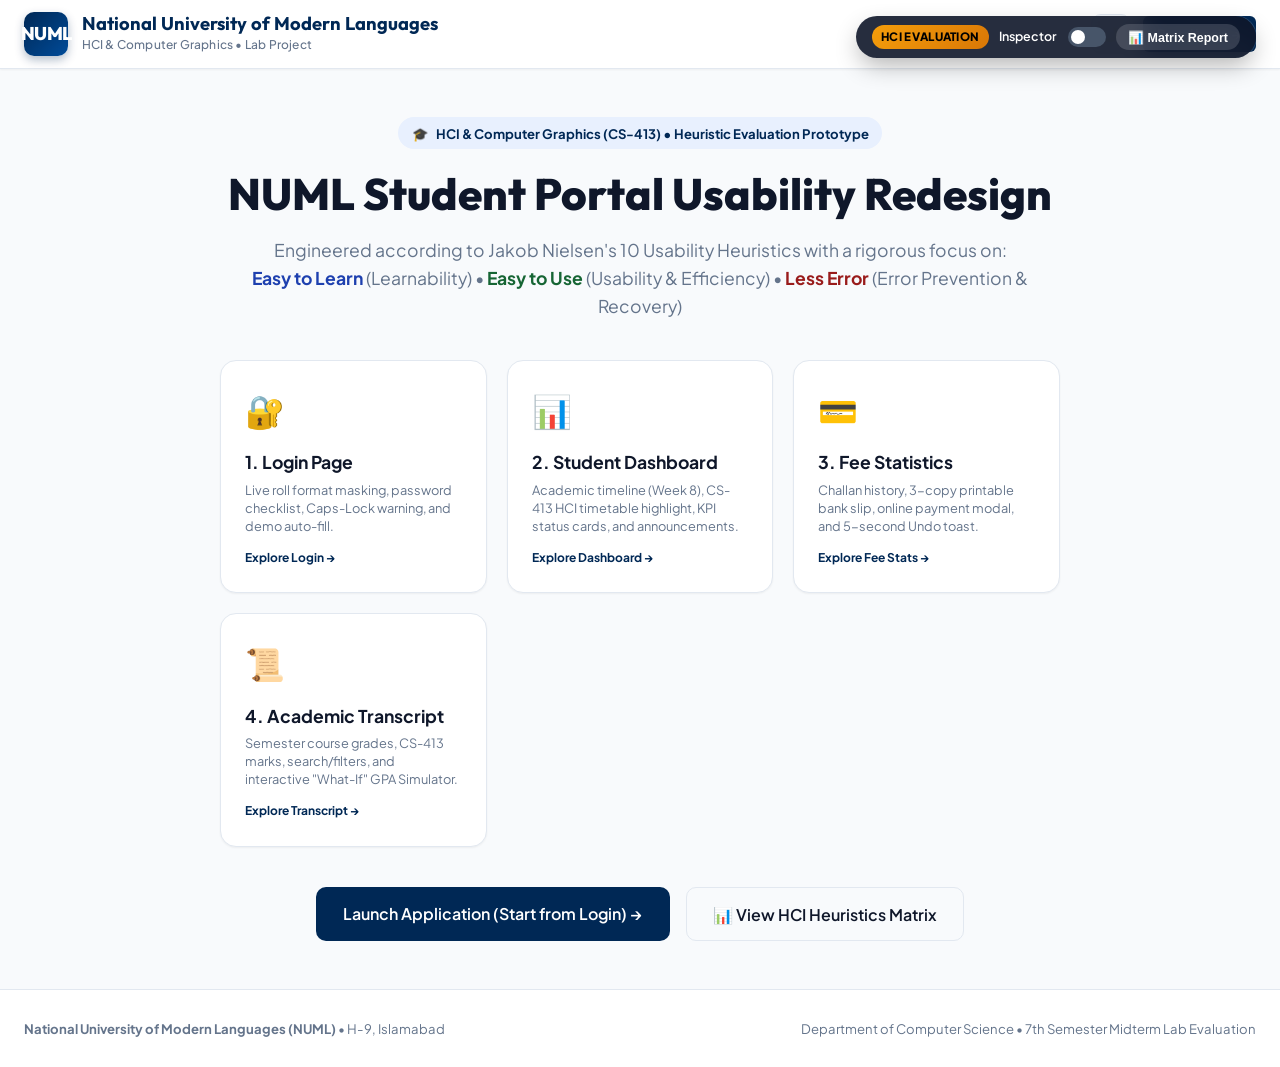
==== index.html @ 7abc5b49 "Initial commit: NUML Student Portal with HCI Heuristic Evaluation (Login, Dashboard, Fee Stats, Tran" ====
<!DOCTYPE html>
<html lang="en">
<head>
  <meta charset="UTF-8">
  <meta name="viewport" content="width=device-width, initial-scale=1.0">
  <title>NUML Student Academic Portal | HCI Lab Project</title>
  <link rel="stylesheet" href="css/style.css">
  <link rel="stylesheet" href="css/hci-inspector.css">
</head>
<body style="min-height: 100vh; display: flex; flex-direction: column;">

  <!-- Global Header -->
  <header class="portal-header">
    <div class="header-inner">
      <a href="index.html" class="brand-wrapper">
        <div class="numl-crest">NUML</div>
        <div class="brand-text">
          <h1>National University of Modern Languages</h1>
          <p>HCI & Computer Graphics • Lab Project</p>
        </div>
      </a>

      <div class="header-actions">
        <button class="icon-btn" id="theme-toggle-btn" aria-label="Toggle theme mode" title="Switch Light/Dark Mode">
          <span id="theme-icon">🌙</span>
        </button>
        <a href="login.html" class="btn btn-sm btn-primary">Portal Login →</a>
      </div>
    </div>
  </header>

  <!-- Hero & Gateway -->
  <main class="main-content" style="display: flex; flex-direction: column; justify-content: center; align-items: center; text-align: center; padding: 3rem 1.5rem;">
    
    <div style="max-width: 840px;">
      
      <div style="display: inline-flex; align-items: center; gap: 0.5rem; background: var(--primary-light); color: var(--primary); padding: 0.35rem 0.85rem; border-radius: var(--radius-full); font-size: 0.82rem; font-weight: 700; margin-bottom: 1.25rem;">
        <span>🎓</span> HCI & Computer Graphics (CS-413) • Heuristic Evaluation Prototype
      </div>

      <h1 style="font-family: var(--font-display); font-size: 2.75rem; font-weight: 800; line-height: 1.15; margin-bottom: 1rem; color: var(--text-main);">
        NUML Student Portal Usability Redesign
      </h1>

      <p style="font-size: 1.1rem; color: var(--text-muted); margin-bottom: 2.5rem; line-height: 1.6;">
        Engineered according to Jakob Nielsen's 10 Usability Heuristics with a rigorous focus on:
        <br>
        <strong style="color: #1e40af;">Easy to Learn</strong> (Learnability) • 
        <strong style="color: #166534;">Easy to Use</strong> (Usability & Efficiency) • 
        <strong style="color: #991b1b;">Less Error</strong> (Error Prevention & Recovery)
      </p>

      <!-- 4 Pages Navigation Hub -->
      <div style="display: grid; grid-template-columns: repeat(auto-fit, minmax(220px, 1fr)); gap: 1.25rem; text-align: left; margin-bottom: 2.5rem;">
        
        <!-- Page 1: Login -->
        <a href="login.html" class="card" style="text-decoration: none; color: inherit; transition: var(--transition);">
          <div style="font-size: 2rem; margin-bottom: 0.75rem;">🔐</div>
          <h3 style="font-size: 1.1rem; font-weight: 700; margin-bottom: 0.35rem;">1. Login Page</h3>
          <p style="font-size: 0.8rem; color: var(--text-muted); line-height: 1.4;">
            Live roll format masking, password checklist, Caps-Lock warning, and demo auto-fill.
          </p>
          <span style="font-size: 0.75rem; font-weight: 700; color: var(--primary); display: inline-block; margin-top: 0.75rem;">
            Explore Login →
          </span>
        </a>

        <!-- Page 2: Dashboard -->
        <a href="dashboard.html" class="card" style="text-decoration: none; color: inherit; transition: var(--transition);">
          <div style="font-size: 2rem; margin-bottom: 0.75rem;">📊</div>
          <h3 style="font-size: 1.1rem; font-weight: 700; margin-bottom: 0.35rem;">2. Student Dashboard</h3>
          <p style="font-size: 0.8rem; color: var(--text-muted); line-height: 1.4;">
            Academic timeline (Week 8), CS-413 HCI timetable highlight, KPI status cards, and announcements.
          </p>
          <span style="font-size: 0.75rem; font-weight: 700; color: var(--primary); display: inline-block; margin-top: 0.75rem;">
            Explore Dashboard →
          </span>
        </a>

        <!-- Page 3: Fee Stats -->
        <a href="fee-stats.html" class="card" style="text-decoration: none; color: inherit; transition: var(--transition);">
          <div style="font-size: 2rem; margin-bottom: 0.75rem;">💳</div>
          <h3 style="font-size: 1.1rem; font-weight: 700; margin-bottom: 0.35rem;">3. Fee Statistics</h3>
          <p style="font-size: 0.8rem; color: var(--text-muted); line-height: 1.4;">
            Challan history, 3-copy printable bank slip, online payment modal, and 5-second Undo toast.
          </p>
          <span style="font-size: 0.75rem; font-weight: 700; color: var(--primary); display: inline-block; margin-top: 0.75rem;">
            Explore Fee Stats →
          </span>
        </a>

        <!-- Page 4: Transcript -->
        <a href="transcript.html" class="card" style="text-decoration: none; color: inherit; transition: var(--transition);">
          <div style="font-size: 2rem; margin-bottom: 0.75rem;">📜</div>
          <h3 style="font-size: 1.1rem; font-weight: 700; margin-bottom: 0.35rem;">4. Academic Transcript</h3>
          <p style="font-size: 0.8rem; color: var(--text-muted); line-height: 1.4;">
            Semester course grades, CS-413 marks, search/filters, and interactive "What-If" GPA Simulator.
          </p>
          <span style="font-size: 0.75rem; font-weight: 700; color: var(--primary); display: inline-block; margin-top: 0.75rem;">
            Explore Transcript →
          </span>
        </a>

      </div>

      <!-- Quick Action CTA -->
      <div style="display: flex; justify-content: center; gap: 1rem; flex-wrap: wrap;">
        <a href="login.html" class="btn btn-primary btn-lg">
          Launch Application (Start from Login) →
        </a>
        <button class="btn btn-outline btn-lg" onclick="ModalHelper.open('hci-report-dialog')">
          📊 View HCI Heuristics Matrix
        </button>
      </div>

    </div>

  </main>

  <!-- Global Footer -->
  <footer class="portal-footer">
    <div class="footer-inner">
      <div>
        <strong>National University of Modern Languages (NUML)</strong> • H-9, Islamabad
      </div>
      <div>
        Department of Computer Science • 7th Semester Midterm Lab Evaluation
      </div>
    </div>
  </footer>

  <div id="toast-container"></div>

  <!-- Scripts -->
  <script src="js/app.js"></script>
  <script src="js/hci-inspector.js"></script>
</body>
</html>
---- css/style.css ----
/* ==========================================================================
   NUML Student Portal - HCI Evaluation Design System
   Designed for: Easy to Learn, Easy to Use, Less Error
   Colors: NUML Official Navy Blue (#002855), Emerald (#059669), Gold (#d97706)
   ========================================================================== */

@import url('https://fonts.googleapis.com/css2?family=Plus+Jakarta+Sans:wght@300;400;500;600;700;800&family=Outfit:wght@500;600;700;800&family=JetBrains+Mono:wght@400;500;600&display=swap');

:root {
  /* Color Palette - Light Mode */
  --primary: #002855;
  --primary-hover: #001a38;
  --primary-light: #e8f0fe;
  --primary-subtle: #1e40af;
  
  --secondary: #059669;
  --secondary-hover: #047857;
  --secondary-light: #ecfdf5;

  --accent-gold: #d97706;
  --accent-gold-light: #fffbeb;

  --bg-main: #f8fafc;
  --bg-surface: #ffffff;
  --bg-surface-elevated: #ffffff;
  --bg-subtle: #f1f5f9;
  
  --text-main: #0f172a;
  --text-muted: #64748b;
  --text-inverse: #ffffff;
  
  --border-color: #e2e8f0;
  --border-focus: #002855;
  
  --danger: #dc2626;
  --danger-bg: #fef2f2;
  --danger-border: #fecaca;

  --warning: #d97706;
  --warning-bg: #fffbeb;
  --warning-border: #fde68a;

  --success: #16a34a;
  --success-bg: #f0fdf4;
  --success-border: #bbf7d0;

  --info: #0284c7;
  --info-bg: #f0f9ff;
  --info-border: #bae6fd;

  /* Typography */
  --font-sans: 'Plus Jakarta Sans', system-ui, -apple-system, sans-serif;
  --font-display: 'Outfit', var(--font-sans);
  --font-mono: 'JetBrains Mono', monospace;

  /* Elevation & Shadows */
  --shadow-sm: 0 1px 2px 0 rgb(0 0 0 / 0.05);
  --shadow-md: 0 4px 6px -1px rgb(0 0 0 / 0.07), 0 2px 4px -2px rgb(0 0 0 / 0.07);
  --shadow-lg: 0 10px 15px -3px rgb(0 0 0 / 0.08), 0 4px 6px -4px rgb(0 0 0 / 0.05);
  --shadow-xl: 0 20px 25px -5px rgb(0 0 0 / 0.1), 0 8px 10px -6px rgb(0 0 0 / 0.1);

  /* Radii */
  --radius-sm: 6px;
  --radius-md: 10px;
  --radius-lg: 16px;
  --radius-xl: 24px;
  --radius-full: 9999px;

  /* Transitions */
  --transition: all 0.2s cubic-bezier(0.4, 0, 0.2, 1);
  --transition-smooth: all 0.35s cubic-bezier(0.16, 1, 0.3, 1);
}

/* Dark Mode Theme */
[data-theme="dark"] {
  --bg-main: #0b1120;
  --bg-surface: #131d31;
  --bg-surface-elevated: #1e293b;
  --bg-subtle: #192338;
  
  --text-main: #f8fafc;
  --text-muted: #94a3b8;
  --text-inverse: #0f172a;
  
  --border-color: #27354f;
  --border-focus: #3b82f6;

  --primary-light: #1e293b;
  --secondary-light: #064e3b;
  --accent-gold-light: #451a03;

  --danger-bg: #450a0a;
  --danger-border: #7f1d1d;

  --warning-bg: #451a03;
  --warning-border: #78350f;

  --success-bg: #052e16;
  --success-border: #14532d;

  --info-bg: #082f49;
  --info-border: #075985;

  --shadow-md: 0 4px 12px 0 rgb(0 0 0 / 0.3);
  --shadow-lg: 0 12px 24px -4px rgb(0 0 0 / 0.4);
}

/* Reset & Box Sizing */
*, *::before, *::after {
  box-sizing: border-box;
  margin: 0;
  padding: 0;
}

body {
  font-family: var(--font-sans);
  background-color: var(--bg-main);
  color: var(--text-main);
  line-height: 1.6;
  min-height: 100vh;
  display: flex;
  flex-direction: column;
  -webkit-font-smoothing: antialiased;
  transition: background-color 0.3s ease, color 0.3s ease;
}

/* Accessible focus outline */
:focus-visible {
  outline: 2px solid var(--accent-gold);
  outline-offset: 3px;
}

/* ==========================================================================
   Header & Navigation
   ========================================================================== */
.portal-header {
  background: var(--bg-surface);
  border-bottom: 1px solid var(--border-color);
  position: sticky;
  top: 0;
  z-index: 100;
  backdrop-filter: blur(12px);
  box-shadow: var(--shadow-sm);
  transition: var(--transition);
}

.header-inner {
  max-width: 1320px;
  margin: 0 auto;
  padding: 0.75rem 1.5rem;
  display: flex;
  align-items: center;
  justify-content: space-between;
  gap: 1rem;
}

.brand-wrapper {
  display: flex;
  align-items: center;
  gap: 0.85rem;
  text-decoration: none;
  color: inherit;
}

.numl-crest {
  width: 44px;
  height: 44px;
  border-radius: var(--radius-md);
  background: linear-gradient(135deg, var(--primary) 0%, #004b99 100%);
  display: flex;
  align-items: center;
  justify-content: center;
  color: #fff;
  font-weight: 800;
  font-family: var(--font-display);
  font-size: 1.15rem;
  box-shadow: 0 4px 10px rgba(0, 40, 85, 0.3);
  letter-spacing: -0.5px;
}

.brand-text h1 {
  font-family: var(--font-display);
  font-size: 1.15rem;
  font-weight: 700;
  line-height: 1.2;
  color: var(--primary);
}

[data-theme="dark"] .brand-text h1 {
  color: #93c5fd;
}

.brand-text p {
  font-size: 0.75rem;
  color: var(--text-muted);
  font-weight: 500;
  letter-spacing: 0.2px;
}

/* Navigation Links */
.portal-nav {
  display: flex;
  align-items: center;
  gap: 0.35rem;
}

.nav-link {
  display: inline-flex;
  align-items: center;
  gap: 0.5rem;
  padding: 0.55rem 0.95rem;
  font-size: 0.88rem;
  font-weight: 600;
  color: var(--text-muted);
  text-decoration: none;
  border-radius: var(--radius-md);
  transition: var(--transition);
}

.nav-link:hover {
  color: var(--primary);
  background-color: var(--bg-subtle);
}

[data-theme="dark"] .nav-link:hover {
  color: #60a5fa;
}

.nav-link.active {
  color: var(--primary);
  background-color: var(--primary-light);
}

[data-theme="dark"] .nav-link.active {
  color: #93c5fd;
  background-color: rgba(59, 130, 246, 0.15);
}

.nav-badge {
  font-size: 0.7rem;
  padding: 0.15rem 0.45rem;
  border-radius: var(--radius-full);
  background: var(--danger);
  color: white;
  font-weight: 700;
}

/* Header Utilities */
.header-actions {
  display: flex;
  align-items: center;
  gap: 0.75rem;
}

.icon-btn {
  background: var(--bg-subtle);
  border: 1px solid var(--border-color);
  color: var(--text-main);
  width: 40px;
  height: 40px;
  border-radius: var(--radius-md);
  display: flex;
  align-items: center;
  justify-content: center;
  cursor: pointer;
  transition: var(--transition);
}

.icon-btn:hover {
  background: var(--border-color);
  transform: translateY(-1px);
}

.user-profile-badge {
  display: flex;
  align-items: center;
  gap: 0.65rem;
  padding: 0.35rem 0.75rem 0.35rem 0.45rem;
  border: 1px solid var(--border-color);
  border-radius: var(--radius-full);
  background: var(--bg-surface);
  text-decoration: none;
  color: inherit;
  transition: var(--transition);
}

.user-profile-badge:hover {
  border-color: var(--primary);
}

.user-avatar {
  width: 32px;
  height: 32px;
  border-radius: var(--radius-full);
  background: linear-gradient(135deg, var(--secondary) 0%, #10b981 100%);
  color: white;
  display: flex;
  align-items: center;
  justify-content: center;
  font-weight: 700;
  font-size: 0.85rem;
}

.user-details {
  line-height: 1.2;
}

.user-name {
  font-size: 0.82rem;
  font-weight: 700;
}

.user-id {
  font-size: 0.7rem;
  color: var(--text-muted);
}

/* ==========================================================================
   Layout & Containers
   ========================================================================== */
.main-content {
  flex: 1;
  max-width: 1320px;
  width: 100%;
  margin: 0 auto;
  padding: 2rem 1.5rem;
}

.page-header {
  margin-bottom: 2rem;
  display: flex;
  justify-content: space-between;
  align-items: flex-start;
  flex-wrap: wrap;
  gap: 1rem;
}

.page-title {
  font-family: var(--font-display);
  font-size: 1.85rem;
  font-weight: 800;
  color: var(--text-main);
  letter-spacing: -0.5px;
}

.page-subtitle {
  color: var(--text-muted);
  font-size: 0.95rem;
  margin-top: 0.25rem;
}

/* Breadcrumbs (HCI: Recognition over Recall) */
.breadcrumbs {
  display: flex;
  align-items: center;
  gap: 0.5rem;
  font-size: 0.82rem;
  color: var(--text-muted);
  margin-bottom: 0.75rem;
}

.breadcrumbs a {
  color: var(--text-muted);
  text-decoration: none;
  transition: var(--transition);
}

.breadcrumbs a:hover {
  color: var(--primary);
}

.breadcrumbs span.divider {
  color: var(--border-color);
}

.breadcrumbs .current {
  color: var(--primary);
  font-weight: 600;
}

/* ==========================================================================
   Cards & Surfaces
   ========================================================================== */
.card {
  background: var(--bg-surface);
  border: 1px solid var(--border-color);
  border-radius: var(--radius-lg);
  padding: 1.5rem;
  box-shadow: var(--shadow-sm);
  transition: var(--transition);
}

.card:hover {
  box-shadow: var(--shadow-md);
}

.card-header {
  display: flex;
  justify-content: space-between;
  align-items: center;
  margin-bottom: 1.25rem;
  padding-bottom: 0.75rem;
  border-bottom: 1px solid var(--border-color);
}

.card-title {
  font-family: var(--font-display);
  font-size: 1.15rem;
  font-weight: 700;
  display: flex;
  align-items: center;
  gap: 0.5rem;
}

/* Metric / Stat Cards */
.stats-grid {
  display: grid;
  grid-template-columns: repeat(auto-fit, minmax(240px, 1fr));
  gap: 1.25rem;
  margin-bottom: 2rem;
}

.stat-card {
  background: var(--bg-surface);
  border: 1px solid var(--border-color);
  border-radius: var(--radius-lg);
  padding: 1.35rem;
  display: flex;
  align-items: flex-start;
  justify-content: space-between;
  transition: var(--transition);
}

.stat-card:hover {
  transform: translateY(-2px);
  box-shadow: var(--shadow-md);
  border-color: #cbd5e1;
}

.stat-info p.stat-label {
  font-size: 0.82rem;
  font-weight: 600;
  text-transform: uppercase;
  letter-spacing: 0.5px;
  color: var(--text-muted);
  margin-bottom: 0.35rem;
}

.stat-info h3.stat-value {
  font-family: var(--font-display);
  font-size: 1.85rem;
  font-weight: 800;
  line-height: 1.1;
  color: var(--text-main);
}

.stat-info span.stat-desc {
  font-size: 0.78rem;
  color: var(--text-muted);
  display: block;
  margin-top: 0.35rem;
}

.stat-icon {
  width: 48px;
  height: 48px;
  border-radius: var(--radius-md);
  display: flex;
  align-items: center;
  justify-content: center;
  font-size: 1.35rem;
}

.stat-icon.primary { background: var(--primary-light); color: var(--primary); }
.stat-icon.secondary { background: var(--secondary-light); color: var(--secondary); }
.stat-icon.warning { background: var(--accent-gold-light); color: var(--accent-gold); }
.stat-icon.danger { background: var(--danger-bg); color: var(--danger); }

/* ==========================================================================
   Buttons & Interactive Elements
   ========================================================================== */
.btn {
  display: inline-flex;
  align-items: center;
  justify-content: center;
  gap: 0.5rem;
  padding: 0.65rem 1.25rem;
  font-family: var(--font-sans);
  font-size: 0.9rem;
  font-weight: 600;
  border-radius: var(--radius-md);
  border: 1px solid transparent;
  cursor: pointer;
  text-decoration: none;
  transition: var(--transition);
}

.btn-primary {
  background: var(--primary);
  color: #ffffff;
}

.btn-primary:hover {
  background: var(--primary-hover);
  box-shadow: 0 4px 12px rgba(0, 40, 85, 0.25);
  transform: translateY(-1px);
}

.btn-secondary {
  background: var(--secondary);
  color: #ffffff;
}

.btn-secondary:hover {
  background: var(--secondary-hover);
  box-shadow: 0 4px 12px rgba(5, 150, 105, 0.25);
  transform: translateY(-1px);
}

.btn-outline {
  background: transparent;
  border-color: var(--border-color);
  color: var(--text-main);
}

.btn-outline:hover {
  background: var(--bg-subtle);
  border-color: var(--text-muted);
}

.btn-danger {
  background: var(--danger);
  color: #ffffff;
}

.btn-danger:hover {
  background: #b91c1c;
}

.btn-sm {
  padding: 0.4rem 0.85rem;
  font-size: 0.8rem;
  border-radius: var(--radius-sm);
}

.btn-lg {
  padding: 0.85rem 1.65rem;
  font-size: 1rem;
}

.btn-full {
  width: 100%;
}

/* ==========================================================================
   Modern Forms & Input Validation (HCI: Less Error)
   Adhering to modern-web-guidance: :user-invalid and :user-valid
   ========================================================================== */
.form-group {
  margin-bottom: 1.25rem;
  position: relative;
}

.form-label {
  display: flex;
  justify-content: space-between;
  align-items: center;
  font-size: 0.85rem;
  font-weight: 600;
  color: var(--text-main);
  margin-bottom: 0.35rem;
}

.form-hint {
  font-size: 0.78rem;
  color: var(--text-muted);
  display: block;
  margin-bottom: 0.35rem;
}

.input-wrapper {
  position: relative;
  display: flex;
  align-items: center;
}

.input-icon {
  position: absolute;
  left: 1rem;
  color: var(--text-muted);
  pointer-events: none;
}

.form-control {
  width: 100%;
  padding: 0.75rem 1rem;
  font-size: 0.92rem;
  font-family: var(--font-sans);
  background: var(--bg-surface);
  border: 1.5px solid var(--border-color);
  border-radius: var(--radius-md);
  color: var(--text-main);
  transition: var(--transition);
}

.input-with-icon {
  padding-left: 2.75rem;
}

.input-action-btn {
  position: absolute;
  right: 0.75rem;
  background: none;
  border: none;
  color: var(--text-muted);
  cursor: pointer;
  padding: 0.25rem;
  display: flex;
  align-items: center;
  justify-content: center;
  font-size: 1.1rem;
}

.form-control:focus {
  border-color: var(--border-focus);
  box-shadow: 0 0 0 3px rgba(0, 40, 85, 0.15);
  outline: none;
}

/* Modern Web Guidance for Validation */
.form-control:user-invalid {
  border-color: var(--danger);
  background-color: var(--danger-bg);
}

.form-control:user-valid:not(:placeholder-shown) {
  border-color: var(--success);
}

.field-error-msg {
  display: none;
  color: var(--danger);
  font-size: 0.78rem;
  font-weight: 500;
  margin-top: 0.35rem;
  gap: 0.35rem;
  align-items: center;
}

.form-control:user-invalid + .field-error-msg,
.input-wrapper:has(.form-control:user-invalid) + .field-error-msg {
  display: flex;
}

/* Password rules checklist */
.password-rules {
  background: var(--bg-subtle);
  border: 1px solid var(--border-color);
  border-radius: var(--radius-md);
  padding: 0.75rem 1rem;
  margin-top: 0.5rem;
  font-size: 0.78rem;
  list-style: none;
}

.password-rules li {
  display: flex;
  align-items: center;
  gap: 0.5rem;
  color: var(--text-muted);
  margin-bottom: 0.25rem;
}

.password-rules li.valid {
  color: var(--success);
  font-weight: 600;
}

.password-rules li.invalid {
  color: var(--text-muted);
}

/* Capslock indicator */
.capslock-alert {
  display: none;
  background: var(--warning-bg);
  border: 1px solid var(--warning-border);
  color: var(--warning);
  font-size: 0.75rem;
  font-weight: 600;
  padding: 0.35rem 0.65rem;
  border-radius: var(--radius-sm);
  margin-top: 0.35rem;
  align-items: center;
  gap: 0.35rem;
}

/* ==========================================================================
   Data Tables & Badges
   ========================================================================== */
.table-container {
  overflow-x: auto;
  border: 1px solid var(--border-color);
  border-radius: var(--radius-md);
  background: var(--bg-surface);
}

.data-table {
  width: 100%;
  border-collapse: collapse;
  text-align: left;
  font-size: 0.88rem;
}

.data-table th {
  background: var(--bg-subtle);
  color: var(--text-muted);
  font-weight: 700;
  font-size: 0.75rem;
  text-transform: uppercase;
  letter-spacing: 0.5px;
  padding: 0.9rem 1.25rem;
  border-bottom: 1px solid var(--border-color);
}

.data-table td {
  padding: 1rem 1.25rem;
  border-bottom: 1px solid var(--border-color);
  color: var(--text-main);
  vertical-align: middle;
}

.data-table tbody tr:last-child td {
  border-bottom: none;
}

.data-table tbody tr:hover {
  background-color: rgba(0, 40, 85, 0.02);
}

[data-theme="dark"] .data-table tbody tr:hover {
  background-color: rgba(255, 255, 255, 0.02);
}

/* Status Badges */
.badge {
  display: inline-flex;
  align-items: center;
  gap: 0.35rem;
  padding: 0.25rem 0.65rem;
  border-radius: var(--radius-full);
  font-size: 0.75rem;
  font-weight: 700;
  letter-spacing: 0.2px;
}

.badge-success {
  background: var(--success-bg);
  color: var(--success);
  border: 1px solid var(--success-border);
}

.badge-warning {
  background: var(--warning-bg);
  color: var(--warning);
  border: 1px solid var(--warning-border);
}

.badge-danger {
  background: var(--danger-bg);
  color: var(--danger);
  border: 1px solid var(--danger-border);
}

.badge-info {
  background: var(--info-bg);
  color: var(--info);
  border: 1px solid var(--info-border);
}

/* ==========================================================================
   Modals & Native Dialog (HCI: Error Prevention)
   ========================================================================== */
dialog.modal {
  border: none;
  border-radius: var(--radius-xl);
  background: var(--bg-surface);
  color: var(--text-main);
  box-shadow: var(--shadow-xl);
  padding: 0;
  max-width: 540px;
  width: 90%;
  margin: auto;
  position: fixed;
  inset: 0;
  z-index: 1000;
}

dialog.modal::backdrop {
  background: rgba(15, 23, 42, 0.65);
  backdrop-filter: blur(4px);
}

.modal-content {
  padding: 1.75rem;
}

.modal-header {
  display: flex;
  align-items: center;
  justify-content: space-between;
  margin-bottom: 1.25rem;
}

.modal-title {
  font-family: var(--font-display);
  font-size: 1.35rem;
  font-weight: 700;
}

.modal-body {
  margin-bottom: 1.5rem;
  color: var(--text-muted);
  font-size: 0.92rem;
}

.modal-footer {
  display: flex;
  justify-content: flex-end;
  gap: 0.75rem;
  padding-top: 1.25rem;
  border-top: 1px solid var(--border-color);
}

/* ==========================================================================
   Undo Toast Notification (HCI: User Control & Freedom)
   ========================================================================== */
#toast-container {
  position: fixed;
  bottom: 2rem;
  right: 2rem;
  z-index: 9999;
  display: flex;
  flex-direction: column;
  gap: 0.75rem;
  pointer-events: none;
}

.toast {
  pointer-events: auto;
  background: #0f172a;
  color: #ffffff;
  padding: 1rem 1.25rem;
  border-radius: var(--radius-lg);
  box-shadow: var(--shadow-xl);
  display: flex;
  align-items: center;
  gap: 1rem;
  min-width: 320px;
  max-width: 450px;
  animation: slideInUp 0.35s cubic-bezier(0.16, 1, 0.3, 1);
  border: 1px solid rgba(255, 255, 255, 0.1);
}

[data-theme="dark"] .toast {
  background: #1e293b;
  border-color: #334155;
}

.toast-content {
  flex: 1;
}

.toast-title {
  font-weight: 700;
  font-size: 0.88rem;
  display: flex;
  align-items: center;
  gap: 0.35rem;
}

.toast-desc {
  font-size: 0.78rem;
  color: #94a3b8;
  margin-top: 0.2rem;
}

.toast-action-btn {
  background: var(--accent-gold);
  color: #000;
  font-weight: 700;
  padding: 0.35rem 0.75rem;
  border-radius: var(--radius-sm);
  border: none;
  cursor: pointer;
  font-size: 0.8rem;
  transition: var(--transition);
}

.toast-action-btn:hover {
  background: #f59e0b;
}

.toast-progress {
  height: 3px;
  background: rgba(255, 255, 255, 0.2);
  border-radius: var(--radius-full);
  margin-top: 0.5rem;
  overflow: hidden;
}

.toast-progress-bar {
  height: 100%;
  background: var(--accent-gold);
  width: 100%;
  animation: countdown 5s linear forwards;
}

@keyframes countdown {
  from { width: 100%; }
  to { width: 0%; }
}

@keyframes slideInUp {
  from {
    transform: translateY(100%);
    opacity: 0;
  }
  to {
    transform: translateY(0);
    opacity: 1;
  }
}

/* ==========================================================================
   Login Specific Styles
   ========================================================================== */
.login-page-body {
  background: radial-gradient(circle at 10% 20%, rgba(0, 40, 85, 0.05) 0%, rgba(5, 150, 105, 0.03) 90%), var(--bg-main);
  min-height: 100vh;
  display: flex;
  align-items: center;
  justify-content: center;
  padding: 1.5rem;
}

.login-card-container {
  width: 100%;
  max-width: 460px;
}

.login-brand-header {
  text-align: center;
  margin-bottom: 2rem;
}

.login-brand-logo {
  width: 64px;
  height: 64px;
  margin: 0 auto 1rem;
  background: linear-gradient(135deg, var(--primary) 0%, #004b99 100%);
  border-radius: var(--radius-lg);
  display: flex;
  align-items: center;
  justify-content: center;
  color: #fff;
  font-family: var(--font-display);
  font-size: 1.6rem;
  font-weight: 800;
  box-shadow: 0 10px 25px rgba(0, 40, 85, 0.25);
}

.login-card {
  background: var(--bg-surface);
  border: 1px solid var(--border-color);
  border-radius: var(--radius-xl);
  padding: 2.25rem 2rem;
  box-shadow: var(--shadow-xl);
}

.demo-credentials-box {
  background: var(--bg-subtle);
  border: 1px dashed var(--border-color);
  border-radius: var(--radius-md);
  padding: 0.85rem 1rem;
  margin-bottom: 1.5rem;
  display: flex;
  align-items: center;
  justify-content: space-between;
}

.demo-text {
  font-size: 0.8rem;
  color: var(--text-muted);
}

.demo-text strong {
  color: var(--text-main);
}

/* ==========================================================================
   Footer
   ========================================================================== */
.portal-footer {
  background: var(--bg-surface);
  border-top: 1px solid var(--border-color);
  padding: 1.75rem 1.5rem;
  margin-top: auto;
  font-size: 0.82rem;
  color: var(--text-muted);
}

.footer-inner {
  max-width: 1320px;
  margin: 0 auto;
  display: flex;
  align-items: center;
  justify-content: space-between;
  flex-wrap: wrap;
  gap: 1rem;
}

/* ==========================================================================
   Responsive Breakpoints
   ========================================================================== */
@media (max-width: 900px) {
  .portal-nav {
    display: none; /* toggleable on mobile */
  }
  .header-inner {
    padding: 0.75rem 1rem;
  }
}

@media (max-width: 640px) {
  .stats-grid {
    grid-template-columns: 1fr;
  }
  .card-header {
    flex-direction: column;
    align-items: flex-start;
    gap: 0.75rem;
  }
}

/* Print Styles */
@media print {
  .portal-header, .portal-footer, .btn, .icon-btn, #toast-container, .hci-inspector-bar {
    display: none !important;
  }
  body {
    background: white !important;
    color: black !important;
  }
  .card {
    border: 1px solid #ccc !important;
    box-shadow: none !important;
  }
}
---- css/hci-inspector.css ----
/* ==========================================================================
   HCI Heuristic Evaluation Inspector Styles
   Provides interactive visual overlays for Jakob Nielsen's 10 Usability Heuristics
   and Learnability, Usability, Error-Prevention dimensions.
   ========================================================================== */

/* Floating Control Bar */
.hci-floating-bar {
  position: fixed;
  top: 1rem;
  right: 1.5rem;
  z-index: 9990;
  display: flex;
  align-items: center;
  gap: 0.65rem;
  background: rgba(15, 23, 42, 0.9);
  color: #ffffff;
  padding: 0.5rem 1rem;
  border-radius: var(--radius-full);
  box-shadow: 0 10px 25px -3px rgba(0, 0, 0, 0.3), 0 0 0 1px rgba(255, 255, 255, 0.15);
  backdrop-filter: blur(12px);
  font-size: 0.82rem;
  font-weight: 600;
  transition: transform 0.25s ease, box-shadow 0.25s ease;
}

.hci-floating-bar:hover {
  transform: translateY(-2px);
  box-shadow: 0 14px 28px -4px rgba(0, 0, 0, 0.4);
}

.hci-badge-tag {
  background: linear-gradient(135deg, #f59e0b 0%, #d97706 100%);
  color: #000;
  padding: 0.2rem 0.6rem;
  border-radius: var(--radius-full);
  font-size: 0.72rem;
  font-weight: 800;
  letter-spacing: 0.3px;
  text-transform: uppercase;
}

/* Switch styling */
.hci-switch {
  position: relative;
  display: inline-block;
  width: 38px;
  height: 20px;
}

.hci-switch input {
  opacity: 0;
  width: 0;
  height: 0;
}

.hci-slider {
  position: absolute;
  cursor: pointer;
  inset: 0;
  background-color: #475569;
  transition: .3s;
  border-radius: 20px;
}

.hci-slider:before {
  position: absolute;
  content: "";
  height: 14px;
  width: 14px;
  left: 3px;
  bottom: 3px;
  background-color: white;
  transition: .3s;
  border-radius: 50%;
}

.hci-switch input:checked + .hci-slider {
  background-color: #10b981;
}

.hci-switch input:checked + .hci-slider:before {
  transform: translateX(18px);
}

.hci-report-btn {
  background: rgba(255, 255, 255, 0.15);
  color: #fff;
  border: none;
  padding: 0.35rem 0.75rem;
  border-radius: var(--radius-full);
  font-size: 0.78rem;
  font-weight: 600;
  cursor: pointer;
  transition: background 0.2s ease;
  display: inline-flex;
  align-items: center;
  gap: 0.35rem;
}

.hci-report-btn:hover {
  background: rgba(255, 255, 255, 0.28);
}

/* Highlight Overlays when Inspector is ACTIVE */
body.hci-inspector-active [data-heuristic] {
  position: relative !important;
  outline: 2px dashed #f59e0b !important;
  outline-offset: 4px !important;
  transition: outline 0.2s ease;
}

body.hci-inspector-active [data-heuristic]:hover {
  outline-color: #10b981 !important;
  outline-width: 2.5px !important;
}

/* Floating Heuristic Pin */
body.hci-inspector-active [data-heuristic]::after {
  content: attr(data-heuristic-label);
  position: absolute;
  top: -12px;
  right: 12px;
  background: #0f172a;
  color: #fde047;
  font-family: var(--font-mono);
  font-size: 0.68rem;
  font-weight: 700;
  padding: 0.15rem 0.5rem;
  border-radius: var(--radius-sm);
  border: 1px solid #f59e0b;
  box-shadow: 0 4px 8px rgba(0,0,0,0.3);
  z-index: 50;
  pointer-events: none;
  white-space: nowrap;
  letter-spacing: 0.3px;
  animation: popIn 0.25s ease-out;
}

@keyframes popIn {
  from { transform: scale(0.7); opacity: 0; }
  to { transform: scale(1); opacity: 1; }
}

/* Heuristic Modal Content */
.hci-modal-dialog {
  max-width: 820px !important;
}

.hci-matrix-table {
  width: 100%;
  border-collapse: collapse;
  margin: 1.25rem 0;
  font-size: 0.85rem;
}

.hci-matrix-table th {
  background: var(--bg-subtle);
  padding: 0.75rem 1rem;
  text-align: left;
  border: 1px solid var(--border-color);
  font-weight: 700;
  color: var(--text-main);
}

.hci-matrix-table td {
  padding: 0.85rem 1rem;
  border: 1px solid var(--border-color);
  vertical-align: top;
}

.heuristic-code {
  display: inline-block;
  background: var(--primary-light);
  color: var(--primary);
  font-family: var(--font-mono);
  font-weight: 700;
  padding: 0.15rem 0.45rem;
  border-radius: var(--radius-sm);
  font-size: 0.75rem;
}

[data-theme="dark"] .heuristic-code {
  background: #1e293b;
  color: #60a5fa;
}

.pill-core {
  display: inline-block;
  padding: 0.2rem 0.5rem;
  border-radius: var(--radius-sm);
  font-size: 0.72rem;
  font-weight: 700;
}
.pill-learn { background: #dbeafe; color: #1e40af; }
.pill-use { background: #dcfce7; color: #166534; }
.pill-error { background: #fee2e2; color: #991b1b; }

@media (max-width: 768px) {
  .hci-floating-bar {
    top: auto;
    bottom: 1rem;
    right: 1rem;
    left: 1rem;
    justify-content: space-between;
  }
}
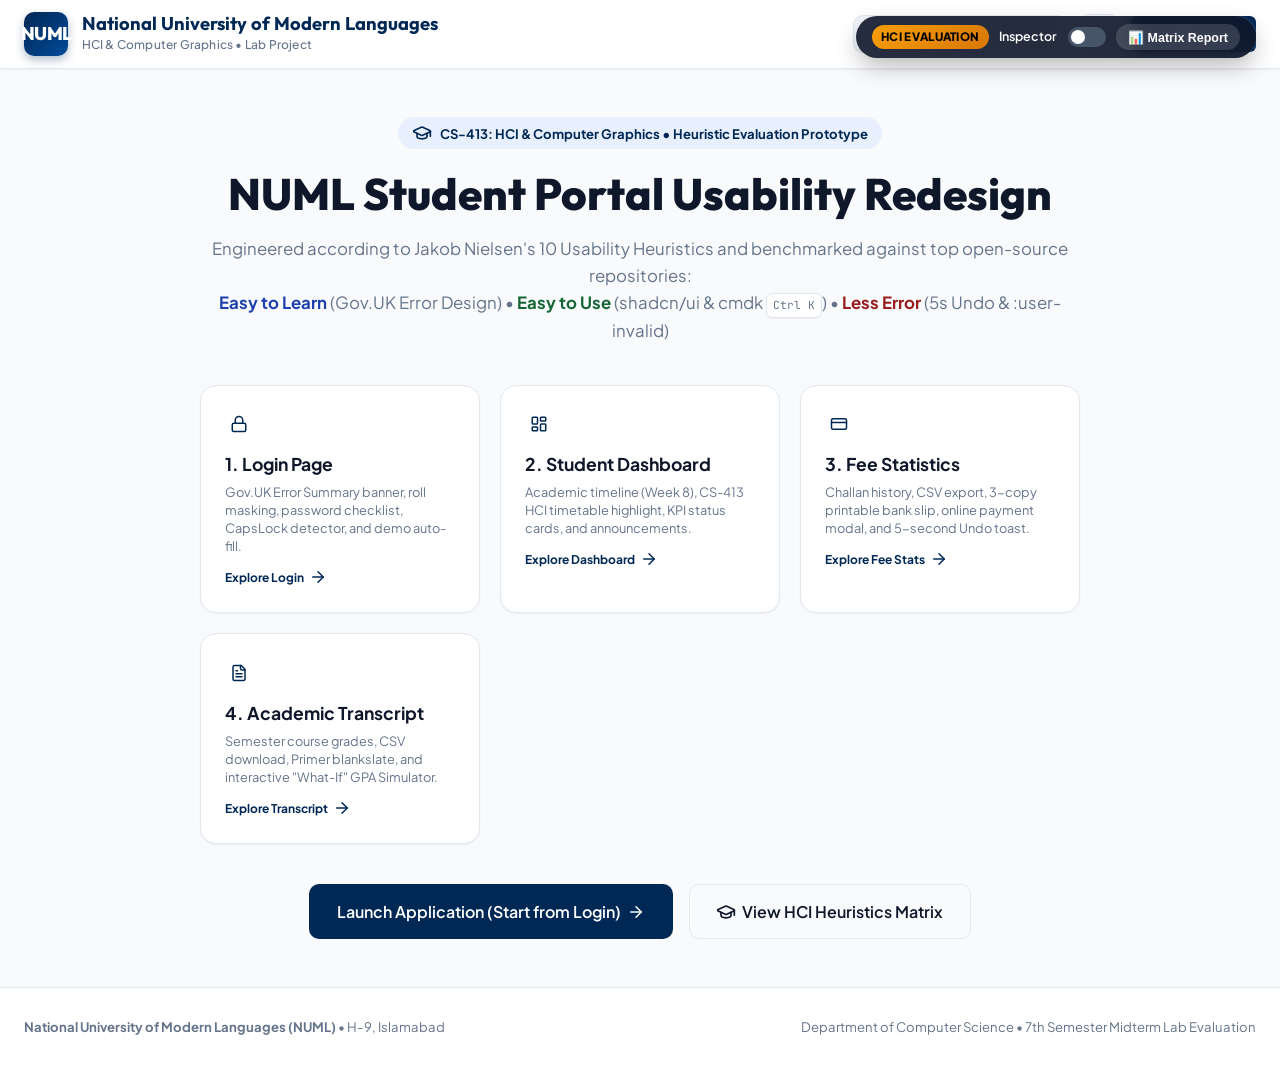
==== commit 7a660fcf: "feat: improve UX with command palette, icon system, and enhanced validation - Add command palette (C" ====
--- a/index.html
+++ b/index.html
@@ -6,6 +6,7 @@
   <title>NUML Student Academic Portal | HCI Lab Project</title>
   <link rel="stylesheet" href="css/style.css">
   <link rel="stylesheet" href="css/hci-inspector.css">
+  <link rel="stylesheet" href="css/command-palette.css">
 </head>
 <body style="min-height: 100vh; display: flex; flex-direction: column;">
 
@@ -21,10 +22,19 @@
       </a>
 
       <div class="header-actions">
+        <!-- Command Palette Trigger (pacocoursey/cmdk & shadcn/ui) -->
+        <button class="command-trigger-btn" aria-label="Search actions or press Ctrl+K" title="Search actions (Ctrl+K)">
+          <span data-lucide="search"></span>
+          <span>Quick Search...</span>
+          <kbd class="cmdk-kbd">Ctrl K</kbd>
+        </button>
+
         <button class="icon-btn" id="theme-toggle-btn" aria-label="Toggle theme mode" title="Switch Light/Dark Mode">
-          <span id="theme-icon">🌙</span>
+          <span id="theme-icon" data-lucide="moon"></span>
         </button>
-        <a href="login.html" class="btn btn-sm btn-primary">Portal Login →</a>
+        <a href="login.html" class="btn btn-sm btn-primary" style="gap:0.35rem;">
+          Portal Login <span data-lucide="arrowRight"></span>
+        </a>
       </div>
     </div>
   </header>
@@ -32,22 +42,22 @@
   <!-- Hero & Gateway -->
   <main class="main-content" style="display: flex; flex-direction: column; justify-content: center; align-items: center; text-align: center; padding: 3rem 1.5rem;">
     
-    <div style="max-width: 840px;">
+    <div style="max-width: 880px;">
       
       <div style="display: inline-flex; align-items: center; gap: 0.5rem; background: var(--primary-light); color: var(--primary); padding: 0.35rem 0.85rem; border-radius: var(--radius-full); font-size: 0.82rem; font-weight: 700; margin-bottom: 1.25rem;">
-        <span>🎓</span> HCI & Computer Graphics (CS-413) • Heuristic Evaluation Prototype
+        <span data-lucide="graduationCap"></span> CS-413: HCI & Computer Graphics • Heuristic Evaluation Prototype
       </div>
 
       <h1 style="font-family: var(--font-display); font-size: 2.75rem; font-weight: 800; line-height: 1.15; margin-bottom: 1rem; color: var(--text-main);">
         NUML Student Portal Usability Redesign
       </h1>
 
-      <p style="font-size: 1.1rem; color: var(--text-muted); margin-bottom: 2.5rem; line-height: 1.6;">
-        Engineered according to Jakob Nielsen's 10 Usability Heuristics with a rigorous focus on:
+      <p style="font-size: 1.05rem; color: var(--text-muted); margin-bottom: 2.5rem; line-height: 1.6;">
+        Engineered according to Jakob Nielsen's 10 Usability Heuristics and benchmarked against top open-source repositories:
         <br>
-        <strong style="color: #1e40af;">Easy to Learn</strong> (Learnability) • 
-        <strong style="color: #166534;">Easy to Use</strong> (Usability & Efficiency) • 
-        <strong style="color: #991b1b;">Less Error</strong> (Error Prevention & Recovery)
+        <strong style="color: #1e40af;">Easy to Learn</strong> (Gov.UK Error Design) • 
+        <strong style="color: #166534;">Easy to Use</strong> (shadcn/ui & cmdk <kbd class="cmdk-kbd">Ctrl K</kbd>) • 
+        <strong style="color: #991b1b;">Less Error</strong> (5s Undo & :user-invalid)
       </p>
 
       <!-- 4 Pages Navigation Hub -->
@@ -55,49 +65,57 @@
         
         <!-- Page 1: Login -->
         <a href="login.html" class="card" style="text-decoration: none; color: inherit; transition: var(--transition);">
-          <div style="font-size: 2rem; margin-bottom: 0.75rem;">🔐</div>
+          <div style="color: var(--primary); margin-bottom: 0.75rem;">
+            <span data-lucide="lock" style="width: 28px; height: 28px;"></span>
+          </div>
           <h3 style="font-size: 1.1rem; font-weight: 700; margin-bottom: 0.35rem;">1. Login Page</h3>
           <p style="font-size: 0.8rem; color: var(--text-muted); line-height: 1.4;">
-            Live roll format masking, password checklist, Caps-Lock warning, and demo auto-fill.
+            Gov.UK Error Summary banner, roll masking, password checklist, CapsLock detector, and demo auto-fill.
           </p>
-          <span style="font-size: 0.75rem; font-weight: 700; color: var(--primary); display: inline-block; margin-top: 0.75rem;">
-            Explore Login →
+          <span style="font-size: 0.75rem; font-weight: 700; color: var(--primary); display: inline-flex; align-items: center; gap: 0.3rem; margin-top: 0.75rem;">
+            Explore Login <span data-lucide="arrowRight"></span>
           </span>
         </a>
 
         <!-- Page 2: Dashboard -->
         <a href="dashboard.html" class="card" style="text-decoration: none; color: inherit; transition: var(--transition);">
-          <div style="font-size: 2rem; margin-bottom: 0.75rem;">📊</div>
+          <div style="color: var(--primary); margin-bottom: 0.75rem;">
+            <span data-lucide="layoutDashboard" style="width: 28px; height: 28px;"></span>
+          </div>
           <h3 style="font-size: 1.1rem; font-weight: 700; margin-bottom: 0.35rem;">2. Student Dashboard</h3>
           <p style="font-size: 0.8rem; color: var(--text-muted); line-height: 1.4;">
             Academic timeline (Week 8), CS-413 HCI timetable highlight, KPI status cards, and announcements.
           </p>
-          <span style="font-size: 0.75rem; font-weight: 700; color: var(--primary); display: inline-block; margin-top: 0.75rem;">
-            Explore Dashboard →
+          <span style="font-size: 0.75rem; font-weight: 700; color: var(--primary); display: inline-flex; align-items: center; gap: 0.3rem; margin-top: 0.75rem;">
+            Explore Dashboard <span data-lucide="arrowRight"></span>
           </span>
         </a>
 
         <!-- Page 3: Fee Stats -->
         <a href="fee-stats.html" class="card" style="text-decoration: none; color: inherit; transition: var(--transition);">
-          <div style="font-size: 2rem; margin-bottom: 0.75rem;">💳</div>
+          <div style="color: var(--primary); margin-bottom: 0.75rem;">
+            <span data-lucide="creditCard" style="width: 28px; height: 28px;"></span>
+          </div>
           <h3 style="font-size: 1.1rem; font-weight: 700; margin-bottom: 0.35rem;">3. Fee Statistics</h3>
           <p style="font-size: 0.8rem; color: var(--text-muted); line-height: 1.4;">
-            Challan history, 3-copy printable bank slip, online payment modal, and 5-second Undo toast.
+            Challan history, CSV export, 3-copy printable bank slip, online payment modal, and 5-second Undo toast.
           </p>
-          <span style="font-size: 0.75rem; font-weight: 700; color: var(--primary); display: inline-block; margin-top: 0.75rem;">
-            Explore Fee Stats →
+          <span style="font-size: 0.75rem; font-weight: 700; color: var(--primary); display: inline-flex; align-items: center; gap: 0.3rem; margin-top: 0.75rem;">
+            Explore Fee Stats <span data-lucide="arrowRight"></span>
           </span>
         </a>
 
         <!-- Page 4: Transcript -->
         <a href="transcript.html" class="card" style="text-decoration: none; color: inherit; transition: var(--transition);">
-          <div style="font-size: 2rem; margin-bottom: 0.75rem;">📜</div>
+          <div style="color: var(--primary); margin-bottom: 0.75rem;">
+            <span data-lucide="fileText" style="width: 28px; height: 28px;"></span>
+          </div>
           <h3 style="font-size: 1.1rem; font-weight: 700; margin-bottom: 0.35rem;">4. Academic Transcript</h3>
           <p style="font-size: 0.8rem; color: var(--text-muted); line-height: 1.4;">
-            Semester course grades, CS-413 marks, search/filters, and interactive "What-If" GPA Simulator.
+            Semester course grades, CSV download, Primer blankslate, and interactive "What-If" GPA Simulator.
           </p>
-          <span style="font-size: 0.75rem; font-weight: 700; color: var(--primary); display: inline-block; margin-top: 0.75rem;">
-            Explore Transcript →
+          <span style="font-size: 0.75rem; font-weight: 700; color: var(--primary); display: inline-flex; align-items: center; gap: 0.3rem; margin-top: 0.75rem;">
+            Explore Transcript <span data-lucide="arrowRight"></span>
           </span>
         </a>
 
@@ -105,11 +123,11 @@
 
       <!-- Quick Action CTA -->
       <div style="display: flex; justify-content: center; gap: 1rem; flex-wrap: wrap;">
-        <a href="login.html" class="btn btn-primary btn-lg">
-          Launch Application (Start from Login) →
+        <a href="login.html" class="btn btn-primary btn-lg" style="gap:0.4rem;">
+          Launch Application (Start from Login) <span data-lucide="arrowRight"></span>
         </a>
-        <button class="btn btn-outline btn-lg" onclick="ModalHelper.open('hci-report-dialog')">
-          📊 View HCI Heuristics Matrix
+        <button class="btn btn-outline btn-lg" onclick="ModalHelper.open('hci-report-dialog')" style="gap:0.4rem;">
+          <span data-lucide="graduationCap"></span> View HCI Heuristics Matrix
         </button>
       </div>
 
@@ -132,7 +150,9 @@
   <div id="toast-container"></div>
 
   <!-- Scripts -->
+  <script src="js/icons.js"></script>
   <script src="js/app.js"></script>
+  <script src="js/command-palette.js"></script>
   <script src="js/hci-inspector.js"></script>
 </body>
 </html>
--- a/css/style.css
+++ b/css/style.css
@@ -1043,7 +1043,107 @@
   }
 }
 
+/* ==========================================================================
+   Gov.UK Design System - Form Error Summary (HCI: Less Error & Learnability)
+   World gold standard for error summary banners and focus redirection
+   ========================================================================== */
+.govuk-error-summary {
+  background: var(--danger-bg);
+  border: 4px solid var(--danger);
+  border-radius: var(--radius-md);
+  padding: 1.25rem 1.5rem;
+  margin-bottom: 1.5rem;
+  display: none;
+  animation: slideInDown 0.25s ease-out;
+}
+
+@keyframes slideInDown {
+  from { transform: translateY(-10px); opacity: 0; }
+  to { transform: translateY(0); opacity: 1; }
+}
+
+.govuk-error-summary__title {
+  font-family: var(--font-display);
+  font-size: 1.1rem;
+  font-weight: 800;
+  color: var(--danger);
+  margin-bottom: 0.5rem;
+  display: flex;
+  align-items: center;
+  gap: 0.5rem;
+}
+
+.govuk-error-summary__list {
+  list-style: none;
+  padding-left: 0;
+  margin: 0;
+  font-size: 0.88rem;
+}
+
+.govuk-error-summary__list li {
+  margin-bottom: 0.35rem;
+}
+
+.govuk-error-summary__list a {
+  color: var(--danger);
+  font-weight: 700;
+  text-decoration: underline;
+  cursor: pointer;
+}
+
+.govuk-error-summary__list a:hover {
+  color: #991b1b;
+}
+
+/* ==========================================================================
+   GitHub Primer - Blankslate Component (Empty State for Filters & Searches)
+   ========================================================================== */
+.blankslate {
+  text-align: center;
+  padding: 3rem 1.5rem;
+  background: var(--bg-surface);
+  border: 1px dashed var(--border-color);
+  border-radius: var(--radius-lg);
+  margin: 1rem 0;
+  display: none;
+}
+
+.blankslate-icon {
+  color: var(--text-muted);
+  margin-bottom: 1rem;
+  display: flex;
+  justify-content: center;
+}
+
+.blankslate-heading {
+  font-size: 1.1rem;
+  font-weight: 700;
+  color: var(--text-main);
+  margin-bottom: 0.35rem;
+}
+
+.blankslate-text {
+  font-size: 0.85rem;
+  color: var(--text-muted);
+  max-width: 420px;
+  margin: 0 auto 1.25rem auto;
+  line-height: 1.5;
+}
+
+/* Lucide Vector Icon Utility */
+.lucide-icon-rendered {
+  display: inline-flex;
+  align-items: center;
+  justify-content: center;
+  vertical-align: middle;
+}
+
+.lucide-icon-rendered svg {
+  display: block;
+}
+
 /* Print Styles */
+
 @media print {
   .portal-header, .portal-footer, .btn, .icon-btn, #toast-container, .hci-inspector-bar {
     display: none !important;
--- a/css/command-palette.css
+++ b/css/command-palette.css
@@ -0,0 +1,204 @@
+/* ==========================================================================
+   Command Palette Component
+   Benchmarked against pacocoursey/cmdk and shadcn/ui Command Primitive
+   ========================================================================== */
+
+/* Trigger button in Navbar */
+.command-trigger-btn {
+  display: inline-flex;
+  align-items: center;
+  gap: 0.65rem;
+  background: var(--bg-subtle);
+  border: 1px solid var(--border-color);
+  color: var(--text-muted);
+  padding: 0.45rem 0.85rem;
+  border-radius: var(--radius-md);
+  font-size: 0.82rem;
+  font-weight: 500;
+  cursor: pointer;
+  transition: var(--transition);
+}
+
+.command-trigger-btn:hover {
+  background: var(--bg-surface);
+  border-color: var(--primary);
+  color: var(--text-main);
+}
+
+.cmdk-kbd {
+  display: inline-flex;
+  align-items: center;
+  gap: 0.2rem;
+  font-family: var(--font-mono);
+  font-size: 0.7rem;
+  background: var(--bg-surface);
+  border: 1px solid var(--border-color);
+  padding: 0.15rem 0.4rem;
+  border-radius: var(--radius-sm);
+  color: var(--text-muted);
+  box-shadow: 0 1px 1px rgba(0, 0, 0, 0.05);
+}
+
+/* Modal Dialog Overlay */
+dialog.cmdk-dialog {
+  border: none;
+  background: transparent;
+  padding: 0;
+  max-width: 620px;
+  width: 90%;
+  margin: 10vh auto auto auto;
+  position: fixed;
+  inset: 0;
+  z-index: 2000;
+  overflow: visible;
+}
+
+dialog.cmdk-dialog::backdrop {
+  background: rgba(15, 23, 42, 0.65);
+  backdrop-filter: blur(8px);
+}
+
+.cmdk-box {
+  background: var(--bg-surface);
+  border: 1px solid var(--border-color);
+  border-radius: var(--radius-lg);
+  box-shadow: var(--shadow-xl), 0 0 0 1px rgba(255, 255, 255, 0.1);
+  overflow: hidden;
+  animation: cmdkScaleIn 0.18s cubic-bezier(0.16, 1, 0.3, 1);
+  display: flex;
+  flex-direction: column;
+}
+
+@keyframes cmdkScaleIn {
+  from {
+    transform: scale(0.96) translateY(-10px);
+    opacity: 0;
+  }
+  to {
+    transform: scale(1) translateY(0);
+    opacity: 1;
+  }
+}
+
+/* Search Header */
+.cmdk-header {
+  display: flex;
+  align-items: center;
+  gap: 0.75rem;
+  padding: 0.85rem 1.25rem;
+  border-bottom: 1px solid var(--border-color);
+  position: relative;
+}
+
+.cmdk-search-input {
+  flex: 1;
+  background: transparent;
+  border: none;
+  font-family: var(--font-sans);
+  font-size: 1rem;
+  color: var(--text-main);
+  outline: none;
+}
+
+.cmdk-search-input::placeholder {
+  color: var(--text-muted);
+}
+
+/* Results List */
+.cmdk-list {
+  max-height: 380px;
+  overflow-y: auto;
+  padding: 0.5rem;
+}
+
+.cmdk-group-label {
+  font-size: 0.7rem;
+  font-weight: 700;
+  text-transform: uppercase;
+  letter-spacing: 0.6px;
+  color: var(--text-muted);
+  padding: 0.5rem 0.75rem 0.25rem;
+}
+
+.cmdk-item {
+  display: flex;
+  align-items: center;
+  justify-content: space-between;
+  padding: 0.65rem 0.75rem;
+  border-radius: var(--radius-md);
+  font-size: 0.86rem;
+  color: var(--text-main);
+  cursor: pointer;
+  transition: background 0.12s ease;
+  user-select: none;
+}
+
+.cmdk-item-left {
+  display: flex;
+  align-items: center;
+  gap: 0.75rem;
+}
+
+.cmdk-item-icon {
+  color: var(--text-muted);
+  display: flex;
+  align-items: center;
+  justify-content: center;
+}
+
+.cmdk-item:hover,
+.cmdk-item.selected {
+  background: var(--primary-light);
+  color: var(--primary);
+}
+
+[data-theme="dark"] .cmdk-item:hover,
+[data-theme="dark"] .cmdk-item.selected {
+  background: rgba(59, 130, 246, 0.15);
+  color: #93c5fd;
+}
+
+.cmdk-item:hover .cmdk-item-icon,
+.cmdk-item.selected .cmdk-item-icon {
+  color: var(--primary);
+}
+
+[data-theme="dark"] .cmdk-item:hover .cmdk-item-icon,
+[data-theme="dark"] .cmdk-item.selected .cmdk-item-icon {
+  color: #93c5fd;
+}
+
+.cmdk-item-badge {
+  font-size: 0.72rem;
+  color: var(--text-muted);
+  background: var(--bg-subtle);
+  border: 1px solid var(--border-color);
+  padding: 0.15rem 0.5rem;
+  border-radius: var(--radius-sm);
+  font-family: var(--font-mono);
+}
+
+/* Empty State */
+.cmdk-empty {
+  padding: 2.5rem 1rem;
+  text-align: center;
+  color: var(--text-muted);
+  font-size: 0.88rem;
+}
+
+/* Footer Instructions */
+.cmdk-footer {
+  display: flex;
+  align-items: center;
+  justify-content: space-between;
+  padding: 0.6rem 1.25rem;
+  border-top: 1px solid var(--border-color);
+  background: var(--bg-subtle);
+  font-size: 0.75rem;
+  color: var(--text-muted);
+}
+
+.cmdk-footer-shortcuts {
+  display: flex;
+  gap: 0.85rem;
+}
